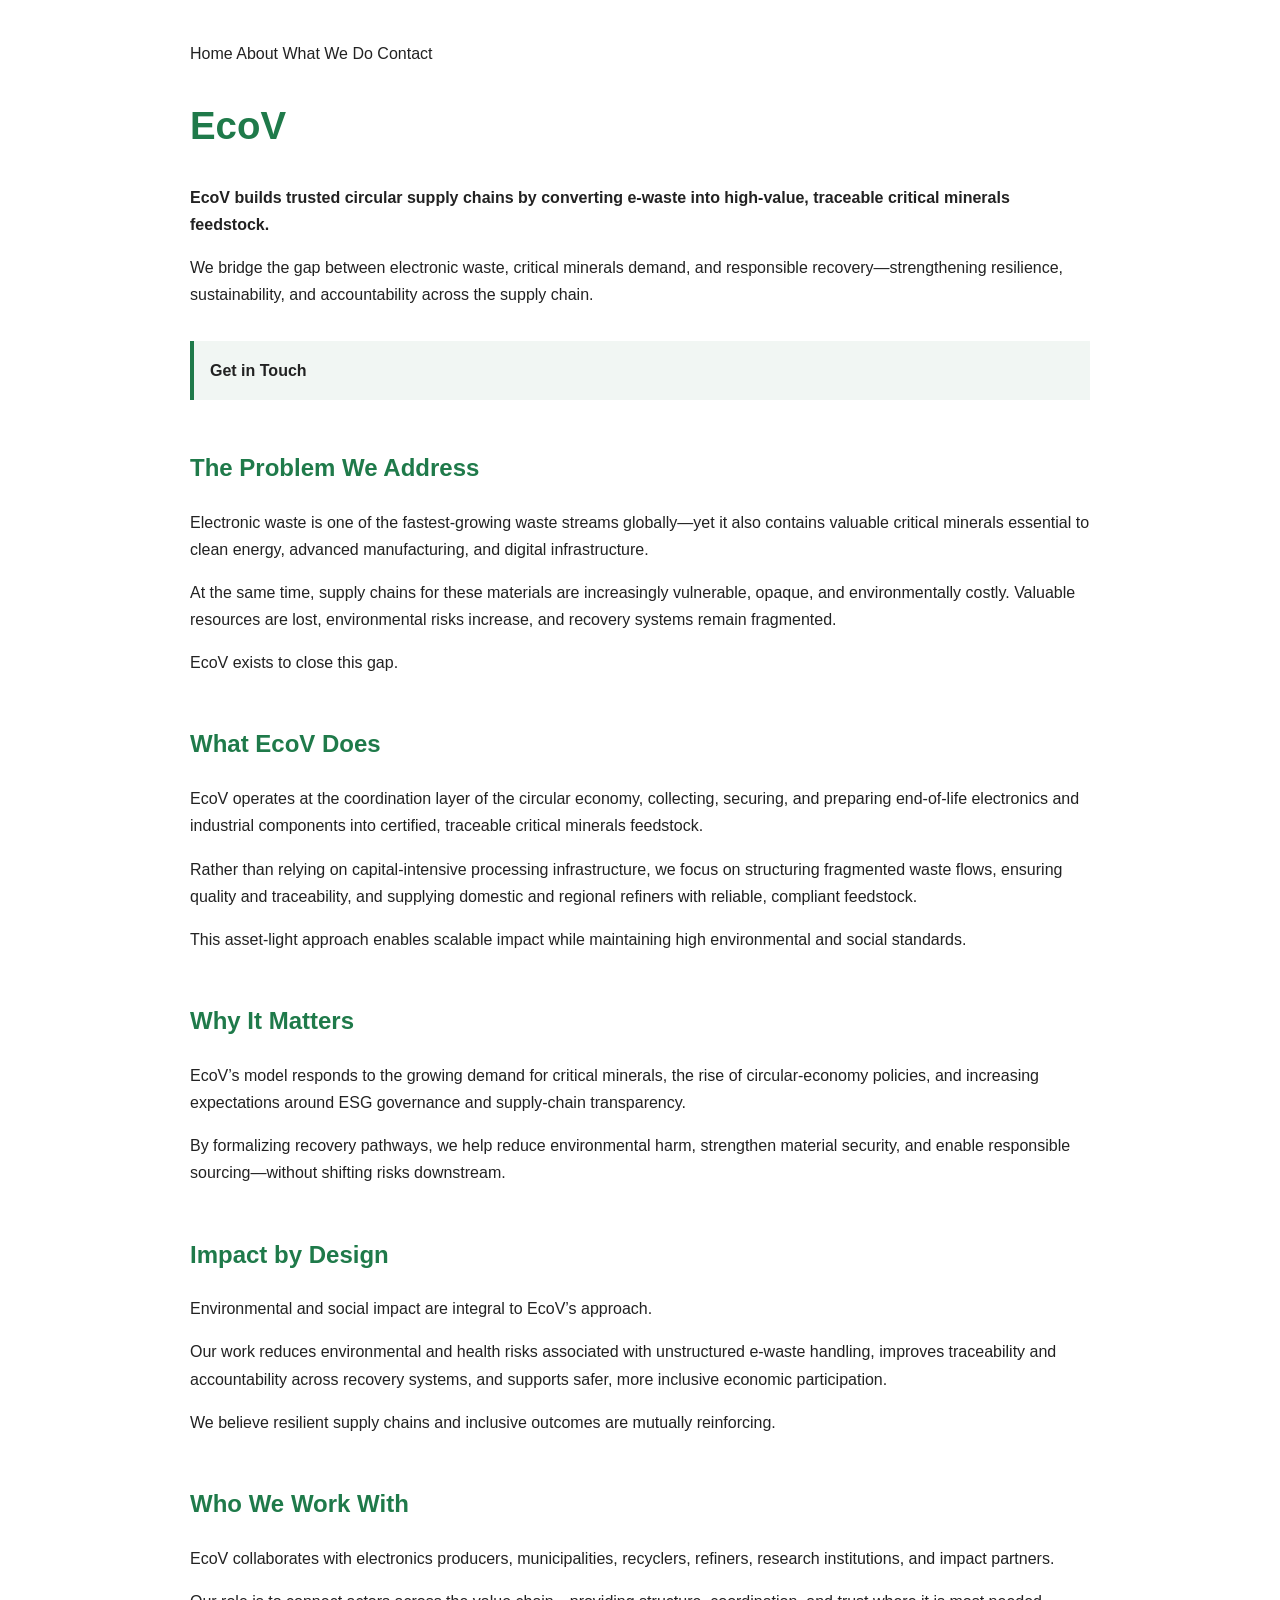
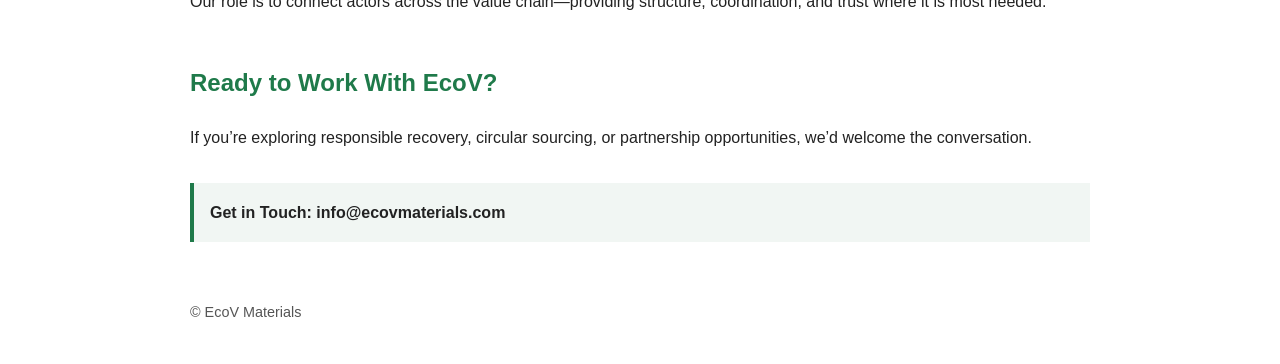
==== index.html @ 022d5e47 "Update navigation links in index.html" ====
<!doctype html>
<html lang="en">
<head>
  <meta charset="utf-8">
  <title>EcoV Materials</title>
  <meta name="viewport" content="width=device-width, initial-scale=1">
  <style>
    body {
      font-family: Arial, sans-serif;
      max-width: 900px;
      margin: 40px auto;
      line-height: 1.7;
      color: #222;
    }
    h1 {
      color: #1f7a4a;
      font-size: 2.4em;
    }
    h2 {
      margin-top: 2em;
      color: #1f7a4a;
    }
    p {
      margin: 1em 0;
    }
    .cta {
      margin: 2em 0;
      padding: 1em;
      background: #f1f6f3;
      border-left: 4px solid #1f7a4a;
      font-weight: bold;
    }
    footer {
      margin-top: 4em;
      font-size: 0.9em;
      color: #555;
    }
  </style>
</head>
<body>
<nav>
  Home
  About
  What We Do
  Contact
</nav>
<h1>EcoV</h1>

<p><strong>EcoV builds trusted circular supply chains by converting e‑waste into high‑value, traceable critical minerals feedstock.</strong></p>

<p>
We bridge the gap between electronic waste, critical minerals demand, and responsible recovery—strengthening resilience, sustainability, and accountability across the supply chain.
</p>

<p class="cta">Get in Touch</p>

<h2>The Problem We Address</h2>

<p>
Electronic waste is one of the fastest‑growing waste streams globally—yet it also contains valuable critical minerals essential to clean energy, advanced manufacturing, and digital infrastructure.
</p>

<p>
At the same time, supply chains for these materials are increasingly vulnerable, opaque, and environmentally costly. Valuable resources are lost, environmental risks increase, and recovery systems remain fragmented.
</p>

<p>EcoV exists to close this gap.</p>

<h2>What EcoV Does</h2>

<p>
EcoV operates at the coordination layer of the circular economy, collecting, securing, and preparing end‑of‑life electronics and industrial components into certified, traceable critical minerals feedstock.
</p>

<p>
Rather than relying on capital‑intensive processing infrastructure, we focus on structuring fragmented waste flows, ensuring quality and traceability, and supplying domestic and regional refiners with reliable, compliant feedstock.
</p>

<p>
This asset‑light approach enables scalable impact while maintaining high environmental and social standards.
</p>

<h2>Why It Matters</h2>

<p>
EcoV’s model responds to the growing demand for critical minerals, the rise of circular‑economy policies, and increasing expectations around ESG governance and supply‑chain transparency.
</p>

<p>
By formalizing recovery pathways, we help reduce environmental harm, strengthen material security, and enable responsible sourcing—without shifting risks downstream.
</p>

<h2>Impact by Design</h2>

<p>
Environmental and social impact are integral to EcoV’s approach.
</p>

<p>
Our work reduces environmental and health risks associated with unstructured e‑waste handling, improves traceability and accountability across recovery systems, and supports safer, more inclusive economic participation.
</p>

<p>
We believe resilient supply chains and inclusive outcomes are mutually reinforcing.
</p>

<h2>Who We Work With</h2>

<p>
EcoV collaborates with electronics producers, municipalities, recyclers, refiners, research institutions, and impact partners.
</p>

<p>
Our role is to connect actors across the value chain—providing structure, coordination, and trust where it is most needed.
</p>

<h2>Ready to Work With EcoV?</h2>

<p>
If you’re exploring responsible recovery, circular sourcing, or partnership opportunities, we’d welcome the conversation.
</p>

<p class="cta">Get in Touch: info@ecovmaterials.com</p>

<footer>
  © EcoV Materials
</footer>

</body>
</html>
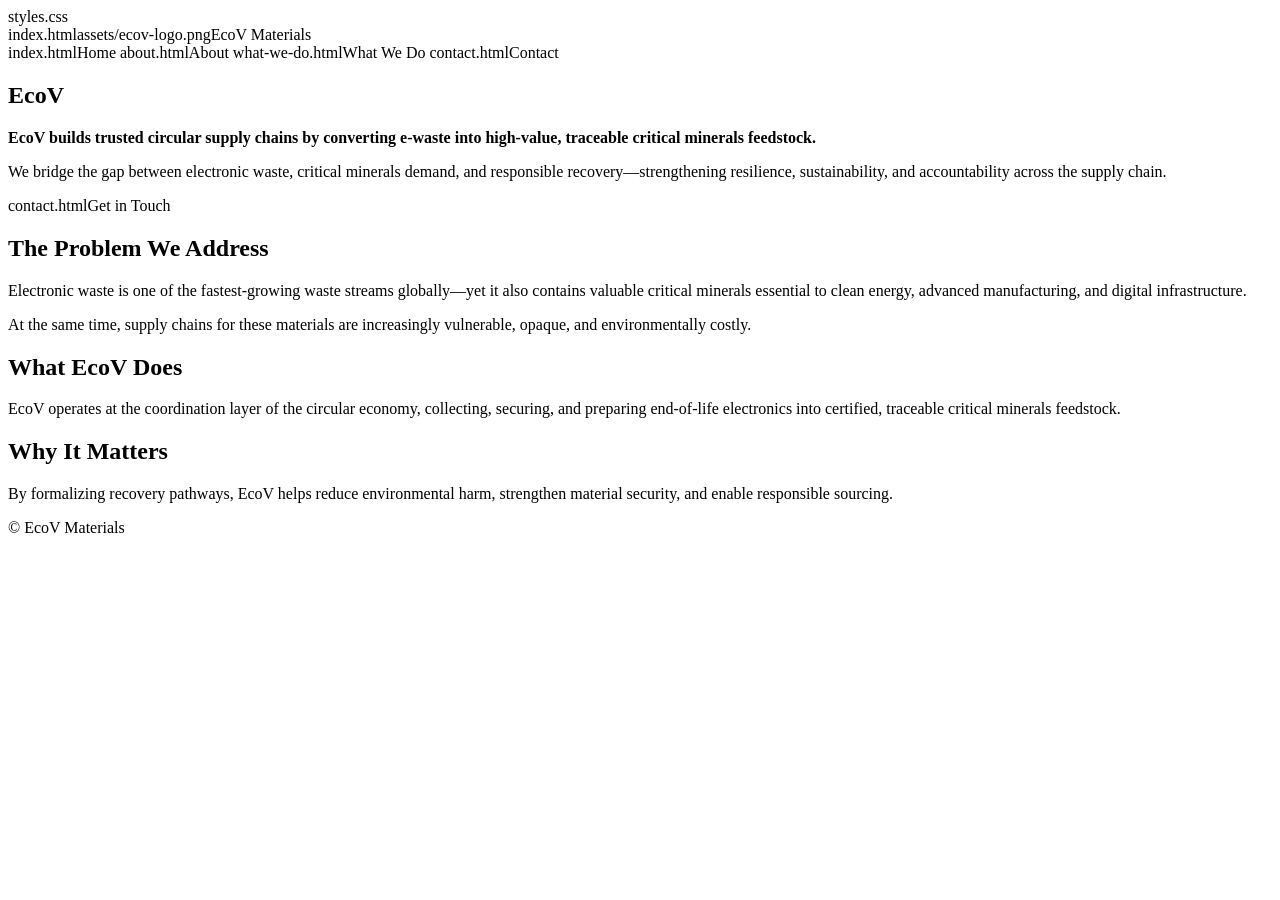
==== commit 280884fd: "Add files via upload" ====
--- a/index.html
+++ b/index.html
@@ -1,130 +1,49 @@
-<!doctype html>
-<html lang="en">
-<head>
-  <meta charset="utf-8">
-  <title>EcoV Materials</title>
-  <meta name="viewport" content="width=device-width, initial-scale=1">
-  <style>
-    body {
-      font-family: Arial, sans-serif;
-      max-width: 900px;
-      margin: 40px auto;
-      line-height: 1.7;
-      color: #222;
-    }
-    h1 {
-      color: #1f7a4a;
-      font-size: 2.4em;
-    }
-    h2 {
-      margin-top: 2em;
-      color: #1f7a4a;
-    }
-    p {
-      margin: 1em 0;
-    }
-    .cta {
-      margin: 2em 0;
-      padding: 1em;
-      background: #f1f6f3;
-      border-left: 4px solid #1f7a4a;
-      font-weight: bold;
-    }
-    footer {
-      margin-top: 4em;
-      font-size: 0.9em;
-      color: #555;
-    }
-  </style>
-</head>
-<body>
-<nav>
-  Home
-  About
-  What We Do
-  Contact
-</nav>
-<h1>EcoV</h1>
-
-<p><strong>EcoV builds trusted circular supply chains by converting e‑waste into high‑value, traceable critical minerals feedstock.</strong></p>
-
-<p>
-We bridge the gap between electronic waste, critical minerals demand, and responsible recovery—strengthening resilience, sustainability, and accountability across the supply chain.
-</p>
-
-<p class="cta">Get in Touch</p>
-
-<h2>The Problem We Address</h2>
-
-<p>
-Electronic waste is one of the fastest‑growing waste streams globally—yet it also contains valuable critical minerals essential to clean energy, advanced manufacturing, and digital infrastructure.
-</p>
-
-<p>
-At the same time, supply chains for these materials are increasingly vulnerable, opaque, and environmentally costly. Valuable resources are lost, environmental risks increase, and recovery systems remain fragmented.
-</p>
-
-<p>EcoV exists to close this gap.</p>
-
-<h2>What EcoV Does</h2>
-
-<p>
-EcoV operates at the coordination layer of the circular economy, collecting, securing, and preparing end‑of‑life electronics and industrial components into certified, traceable critical minerals feedstock.
-</p>
-
-<p>
-Rather than relying on capital‑intensive processing infrastructure, we focus on structuring fragmented waste flows, ensuring quality and traceability, and supplying domestic and regional refiners with reliable, compliant feedstock.
-</p>
-
-<p>
-This asset‑light approach enables scalable impact while maintaining high environmental and social standards.
-</p>
-
-<h2>Why It Matters</h2>
-
-<p>
-EcoV’s model responds to the growing demand for critical minerals, the rise of circular‑economy policies, and increasing expectations around ESG governance and supply‑chain transparency.
-</p>
-
-<p>
-By formalizing recovery pathways, we help reduce environmental harm, strengthen material security, and enable responsible sourcing—without shifting risks downstream.
-</p>
-
-<h2>Impact by Design</h2>
-
-<p>
-Environmental and social impact are integral to EcoV’s approach.
-</p>
-
-<p>
-Our work reduces environmental and health risks associated with unstructured e‑waste handling, improves traceability and accountability across recovery systems, and supports safer, more inclusive economic participation.
-</p>
-
-<p>
-We believe resilient supply chains and inclusive outcomes are mutually reinforcing.
-</p>
-
-<h2>Who We Work With</h2>
-
-<p>
-EcoV collaborates with electronics producers, municipalities, recyclers, refiners, research institutions, and impact partners.
-</p>
-
-<p>
-Our role is to connect actors across the value chain—providing structure, coordination, and trust where it is most needed.
-</p>
-
-<h2>Ready to Work With EcoV?</h2>
-
-<p>
-If you’re exploring responsible recovery, circular sourcing, or partnership opportunities, we’d welcome the conversation.
-</p>
-
-<p class="cta">Get in Touch: info@ecovmaterials.com</p>
-
-<footer>
-  © EcoV Materials
-</footer>
-
-</body>
-</html>
+<!-- index.html -->
+<!doctype html>
+<html lang="en">
+<head>
+  <meta charset="utf-8">
+  <title>EcoV Materials</title>
+  <meta name="viewport" content="width=device-width,initial-scale=1">
+  styles.css
+</head>
+<body>
+<header class="site-header">
+  <div class="header-inner">
+    index.htmlassets/ecov-logo.pngEcoV Materials</a>
+    <nav class="nav">
+      index.htmlHome</a>
+      about.htmlAbout</a>
+      what-we-do.htmlWhat We Do</a>
+      contact.htmlContact</a>
+    </nav>
+  </div>
+</header>
+
+<main class="container">
+  <section class="section">
+    <h1>EcoV</h1>
+    <p><strong>EcoV builds trusted circular supply chains by converting e‑waste into high‑value, traceable critical minerals feedstock.</strong></p>
+    <p>We bridge the gap between electronic waste, critical minerals demand, and responsible recovery—strengthening resilience, sustainability, and accountability across the supply chain.</p>
+    contact.htmlGet in Touch</a>
+  </section>
+
+  <section class="section">
+    <h2>The Problem We Address</h2>
+    <p>Electronic waste is one of the fastest‑growing waste streams globally—yet it also contains valuable critical minerals essential to clean energy, advanced manufacturing, and digital infrastructure.</p>
+    <p>At the same time, supply chains for these materials are increasingly vulnerable, opaque, and environmentally costly.</p>
+  </section>
+
+  <section class="section">
+    <h2>What EcoV Does</h2>
+    <p>EcoV operates at the coordination layer of the circular economy, collecting, securing, and preparing end‑of‑life electronics into certified, traceable critical minerals feedstock.</p>
+  </section>
+
+  <section class="section">
+    <h2>Why It Matters</h2>
+    <p>By formalizing recovery pathways, EcoV helps reduce environmental harm, strengthen material security, and enable responsible sourcing.</p>
+    <div class="footer">© EcoV Materials</div>
+  </section>
+</main>
+</body>
+</html>
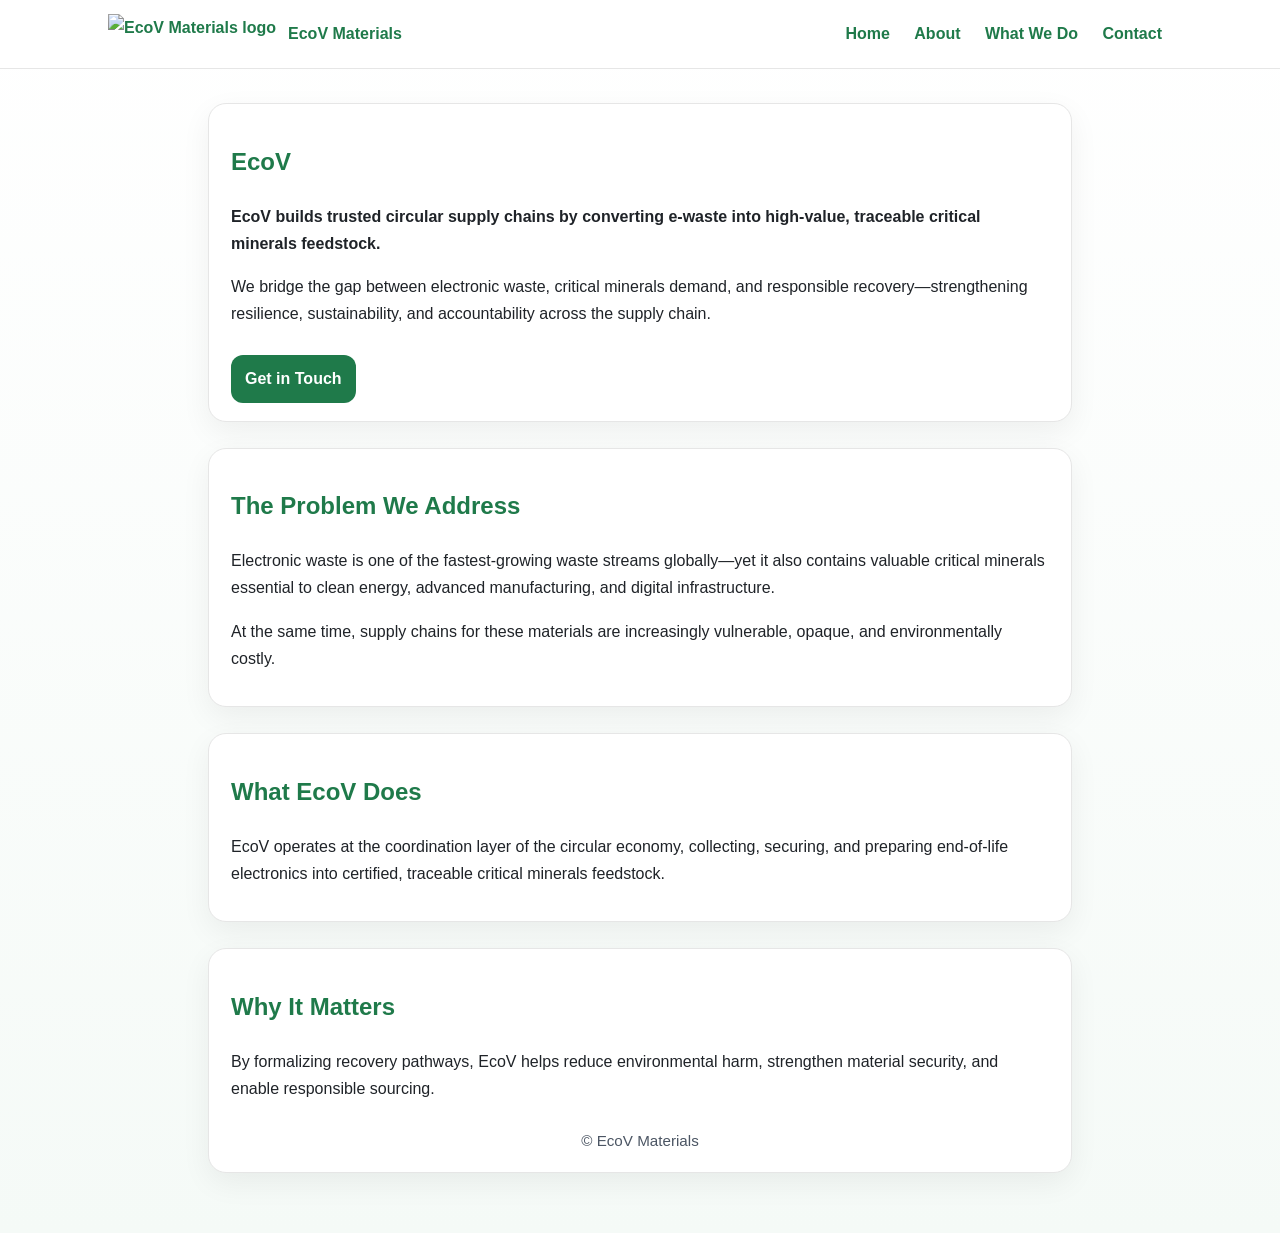
==== commit ec9079e2: "Add files via upload" ====
--- a/index.html
+++ b/index.html
@@ -5,17 +5,21 @@
   <meta charset="utf-8">
   <title>EcoV Materials</title>
   <meta name="viewport" content="width=device-width,initial-scale=1">
-  styles.css
+  <link rel="stylesheet" href="styles.css">
 </head>
 <body>
+
 <header class="site-header">
   <div class="header-inner">
-    index.htmlassets/ecov-logo.pngEcoV Materials</a>
+    <a class="brand" href="index.html">
+      <img src="assets/ecov-logo.png" alt="EcoV Materials logo">
+      <span>EcoV Materials</span>
+    </a>
     <nav class="nav">
-      index.htmlHome</a>
-      about.htmlAbout</a>
-      what-we-do.htmlWhat We Do</a>
-      contact.htmlContact</a>
+      <a href="index.html">Home</a>
+      <a href="about.html">About</a>
+      <a href="what-we-do.html">What We Do</a>
+      <a href="contact.html">Contact</a>
     </nav>
   </div>
 </header>
@@ -25,7 +29,7 @@
     <h1>EcoV</h1>
     <p><strong>EcoV builds trusted circular supply chains by converting e‑waste into high‑value, traceable critical minerals feedstock.</strong></p>
     <p>We bridge the gap between electronic waste, critical minerals demand, and responsible recovery—strengthening resilience, sustainability, and accountability across the supply chain.</p>
-    contact.htmlGet in Touch</a>
+    <a class="cta" href="contact.html">Get in Touch</a>
   </section>
 
   <section class="section">
@@ -45,5 +49,6 @@
     <div class="footer">© EcoV Materials</div>
   </section>
 </main>
+
 </body>
 </html>
--- a/styles.css
+++ b/styles.css
@@ -0,0 +1,98 @@
+/* styles.css */
+:root{
+  --brand:#1f7a4a;
+  --brand-dark:#145c38;
+  --bg-soft:#f5faf7;
+  --text:#1f2328;
+  --muted:#4b5563;
+  --border:#e6e6e6;
+  --shadow:0 10px 30px rgba(0,0,0,.06);
+}
+
+*{box-sizing:border-box}
+html,body{margin:0;padding:0}
+
+body{
+  font-family:Arial,sans-serif;
+  line-height:1.7;
+  color:var(--text);
+  background:linear-gradient(180deg,#fff 0%,var(--bg-soft) 100%);
+}
+
+a{color:var(--brand);text-decoration:none}
+a:hover{color:var(--brand-dark)}
+
+.site-header{
+  position:sticky;
+  top:0;
+  z-index:1000;
+  background:rgba(255,255,255,.95);
+  border-bottom:1px solid var(--border);
+}
+
+.header-inner{
+  max-width:1100px;
+  margin:0 auto;
+  padding:14px 18px;
+  display:flex;
+  align-items:center;
+  justify-content:space-between;
+  gap:16px;
+}
+
+.brand{
+  display:flex;
+  align-items:center;
+  gap:12px;
+  font-weight:800;
+  color:var(--brand);
+}
+
+.brand img{height:40px;width:auto;display:block}
+.brand span{display:inline-block}
+
+.nav a{
+  padding:8px 10px;
+  border-radius:10px;
+  font-weight:700;
+}
+
+.nav a:hover{background:rgba(31,122,74,.08)}
+
+.container{
+  max-width:900px;
+  margin:34px auto 60px;
+  padding:0 18px;
+}
+
+.section{
+  background:#fff;
+  border:1px solid var(--border);
+  border-radius:18px;
+  padding:18px 22px;
+  margin-top:26px;
+  box-shadow:var(--shadow);
+}
+
+.section h1,.section h2{color:var(--brand)}
+
+.list{padding-left:18px}
+
+.cta{
+  display:inline-block;
+  margin-top:12px;
+  padding:10px 14px;
+  border-radius:12px;
+  background:var(--brand);
+  color:#fff;
+  font-weight:800;
+}
+
+.cta:hover{background:var(--brand-dark)}
+
+.footer{
+  margin-top:26px;
+  text-align:center;
+  color:var(--muted);
+  font-size:.95rem;
+}
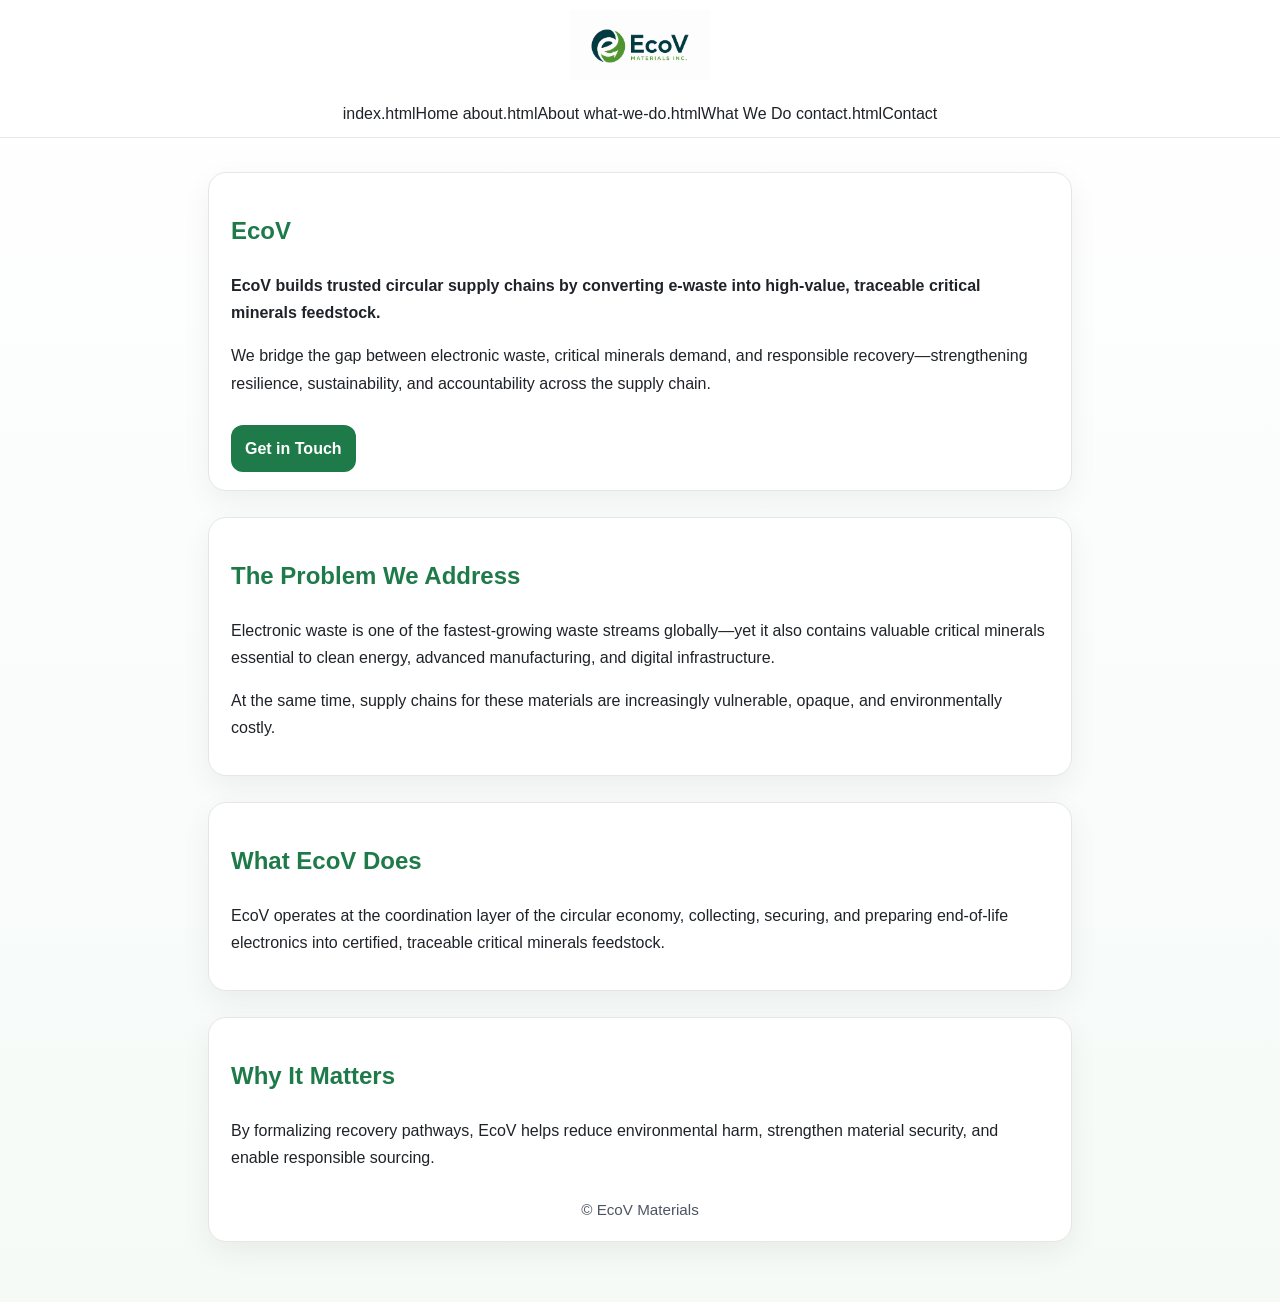
==== commit 11737e99: "Update index.html" ====
--- a/index.html
+++ b/index.html
@@ -10,18 +10,22 @@
 <body>
 
 <header class="site-header">
-  <div class="header-inner">
-    <a class="brand" href="index.html">
-      <img src="assets/ecov-logo.png" alt="EcoV Materials logo">
-      <span>EcoV Materials</span>
+
+  <!-- ✅ LOGO ROW -->
+  <div style="text-align: center; margin-top: 10px;">
+    <a href="index.html">
+      <img src="assets/ecov-logo.png" alt="EcoV Materials logo" style="height: 70px;">
     </a>
-    <nav class="nav">
-      <a href="index.html">Home</a>
-      <a href="about.html">About</a>
-      <a href="what-we-do.html">What We Do</a>
-      <a href="contact.html">Contact</a>
-    </nav>
   </div>
+
+  <!-- ✅ NAVIGATION ROW -->
+  <nav style="text-align: center; margin-top: 12px; margin-bottom: 10px;">
+    index.htmlHome</a>
+    about.htmlAbout</a>
+    what-we-do.htmlWhat We Do</a>
+    contact.htmlContact</a>
+  </nav>
+
 </header>
 
 <main class="container">
@@ -51,4 +55,4 @@
 </main>
 
 </body>
-</html>+</html>
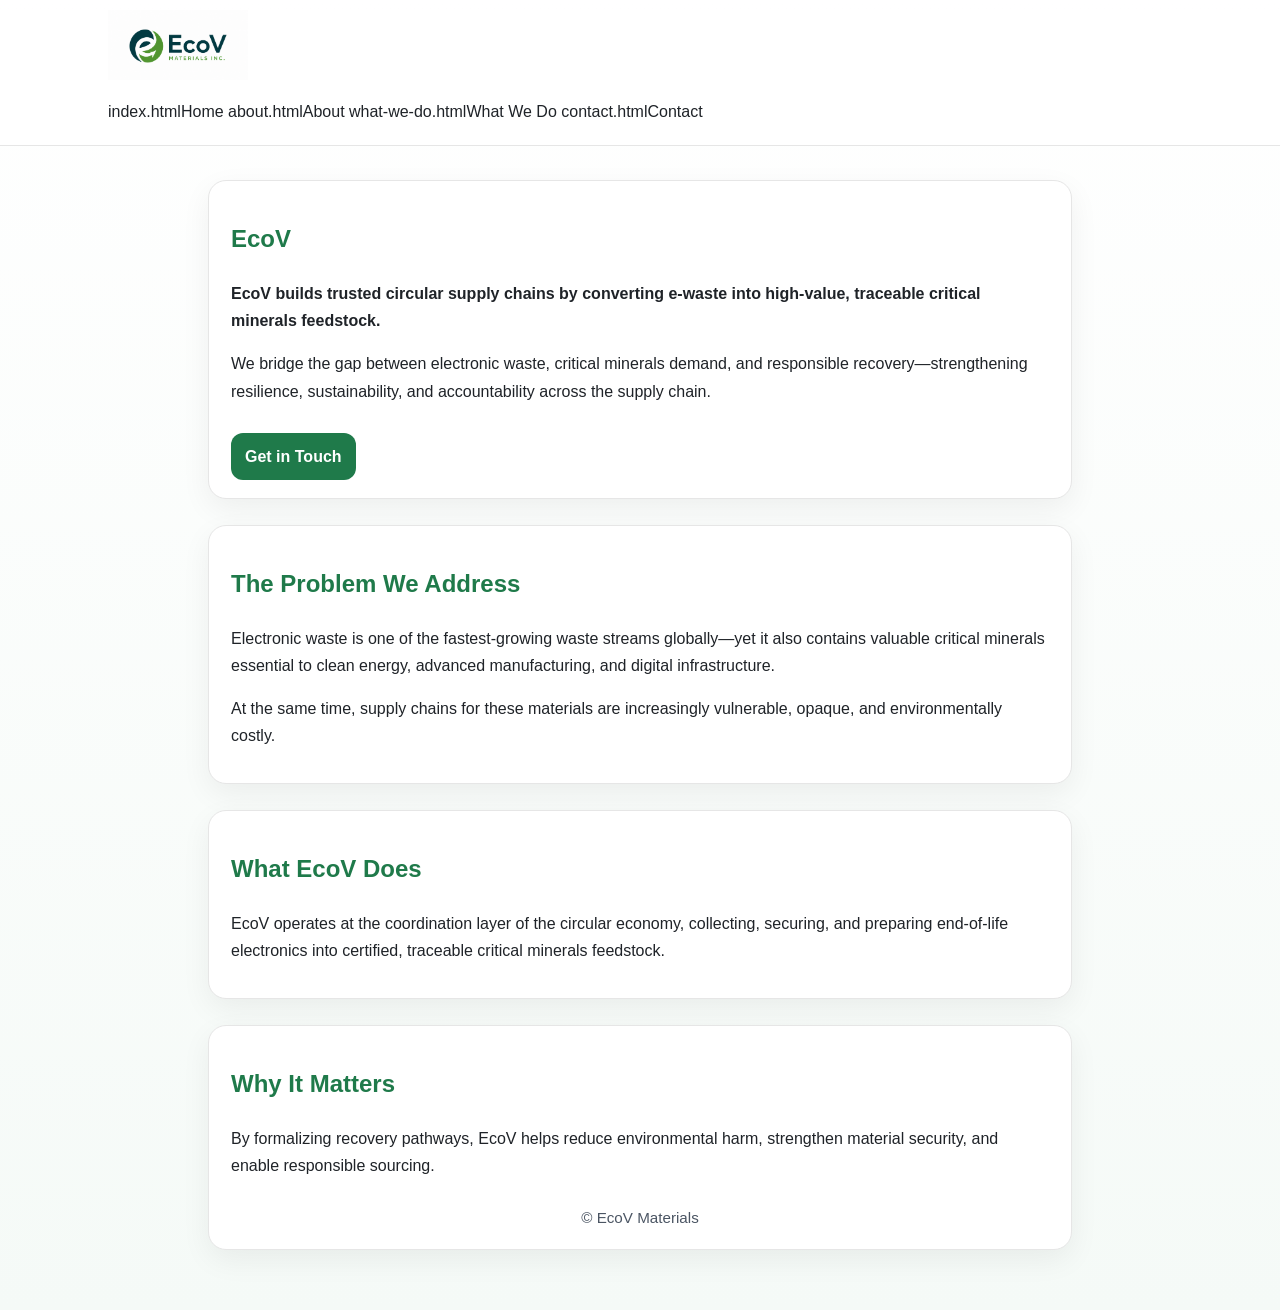
==== commit ab4d796d: "Refactor header and navigation structure in index.html Updated layout and styling of header and navi" ====
--- a/index.html
+++ b/index.html
@@ -11,15 +11,15 @@
 
 <header class="site-header">
 
-  <!-- ✅ LOGO ROW -->
-  <div style="text-align: center; margin-top: 10px;">
+  <!-- ✅ TOP ROW: LOGO (LEFT ALIGNED) -->
+  <div style="max-width: 1100px; margin: 10px auto 0; padding: 0 18px;">
     <a href="index.html">
-      <img src="assets/ecov-logo.png" alt="EcoV Materials logo" style="height: 70px;">
+      <img src="assets/ecov-logo.png" alt="EcoV Materials logo" style="height:70px;">
     </a>
   </div>
 
-  <!-- ✅ NAVIGATION ROW -->
-  <nav style="text-align: center; margin-top: 12px; margin-bottom: 10px;">
+  <!-- ✅ SECOND ROW: NAVIGATION -->
+  <nav style="max-width:1100px; margin: 10px auto 20px; padding: 0 18px;">
     index.htmlHome</a>
     about.htmlAbout</a>
     what-we-do.htmlWhat We Do</a>
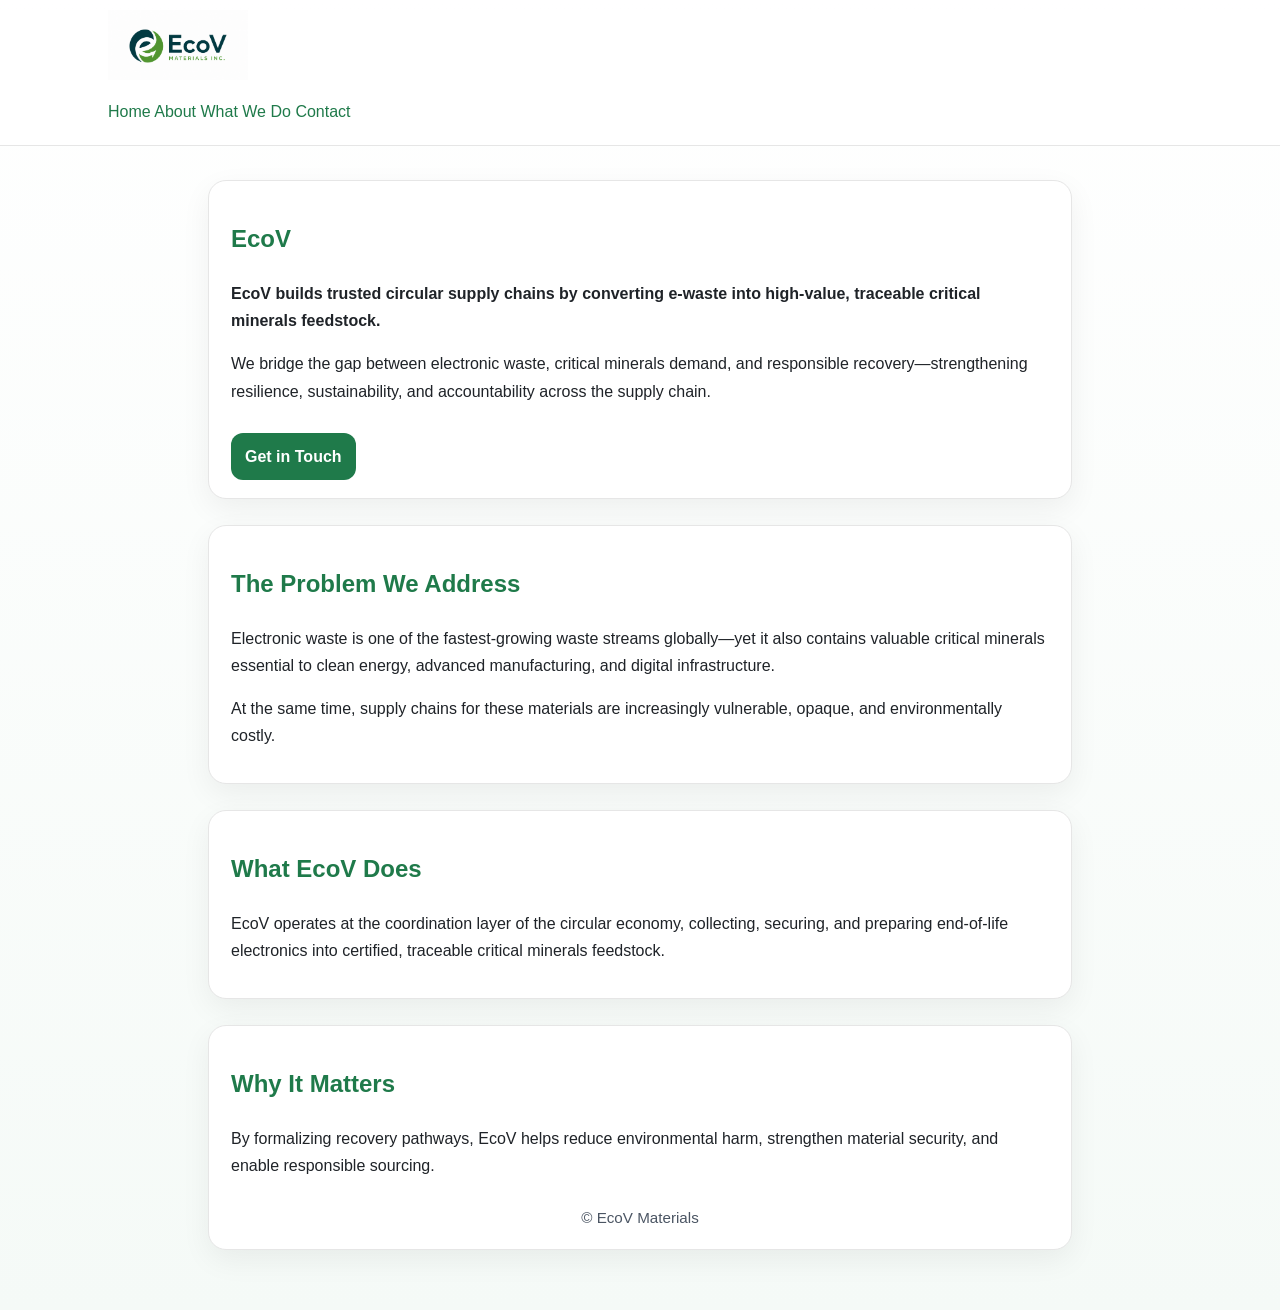
==== commit 1b920ecf: "Update index.html" ====
--- a/index.html
+++ b/index.html
@@ -11,19 +11,19 @@
 
 <header class="site-header">
 
-  <!-- ✅ TOP ROW: LOGO (LEFT ALIGNED) -->
-  <div style="max-width: 1100px; margin: 10px auto 0; padding: 0 18px;">
+  <!-- ✅ LOGO -->
+  <div style="max-width:1100px; margin: 10px auto 0; padding: 0 18px;">
     <a href="index.html">
       <img src="assets/ecov-logo.png" alt="EcoV Materials logo" style="height:70px;">
     </a>
   </div>
 
-  <!-- ✅ SECOND ROW: NAVIGATION -->
+  <!-- ✅ NAVIGATION -->
   <nav style="max-width:1100px; margin: 10px auto 20px; padding: 0 18px;">
-    index.htmlHome</a>
-    about.htmlAbout</a>
-    what-we-do.htmlWhat We Do</a>
-    contact.htmlContact</a>
+    <a href="index.html">Home</a>
+    <a href="about.html">About</a>
+    <a href="what-we-do.html">What We Do</a>
+    <a href="contact.html">Contact</a>
   </nav>
 
 </header>
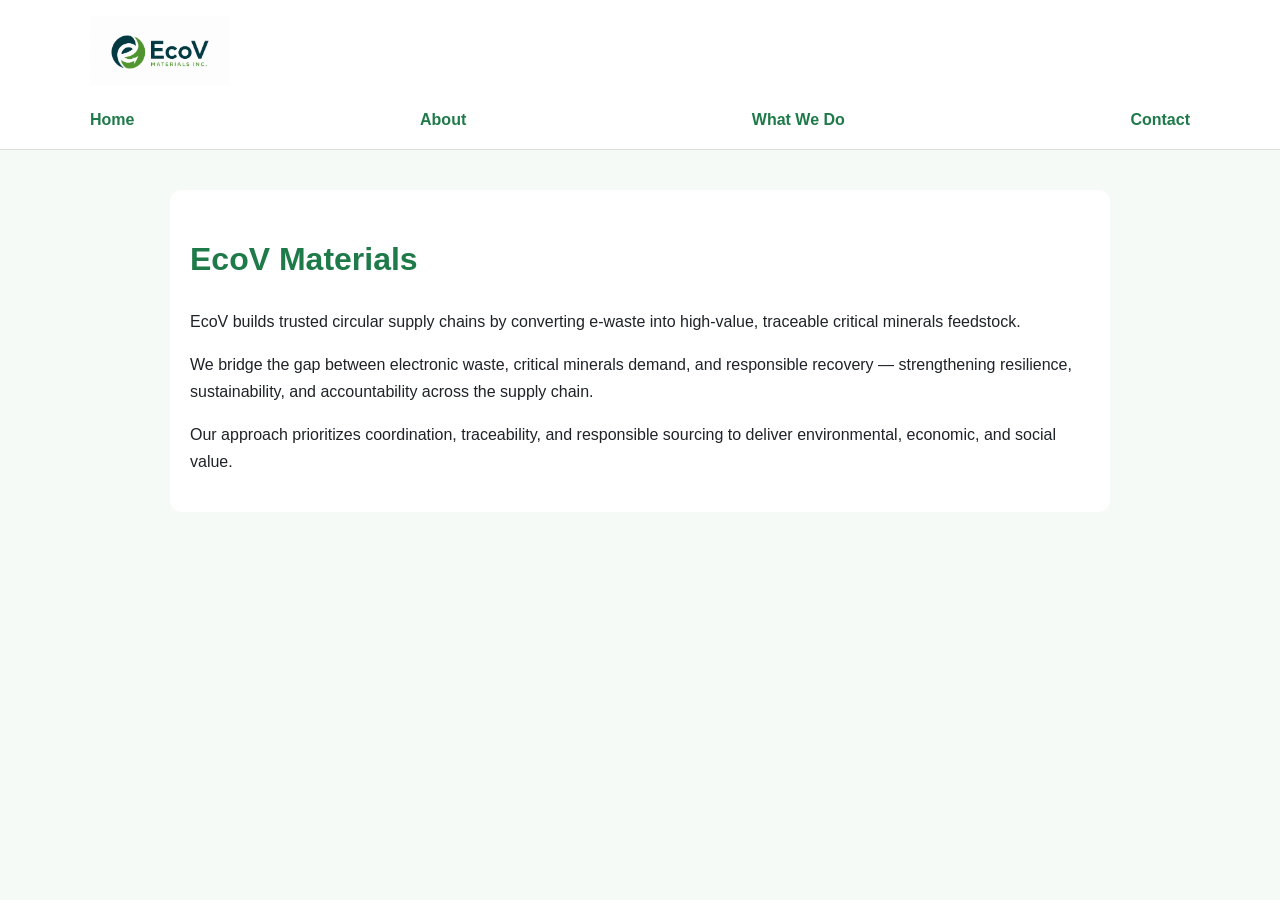
==== commit 9e7aea58: "Add files via upload" ====
--- a/index.html
+++ b/index.html
@@ -1,58 +1,129 @@
-<!-- index.html -->
 <!doctype html>
 <html lang="en">
 <head>
   <meta charset="utf-8">
   <title>EcoV Materials</title>
-  <meta name="viewport" content="width=device-width,initial-scale=1">
-  <link rel="stylesheet" href="styles.css">
+  <meta name="viewport" content="width=device-width, initial-scale=1">
+
+  <style>
+    body {
+      font-family: Arial, sans-serif;
+      margin: 0;
+      line-height: 1.7;
+      color: #1f2328;
+      background: #f5faf7;
+    }
+
+    /* ✅ HEADER */
+    .site-header {
+      background: #ffffff;
+      border-bottom: 1px solid #ddd;
+    }
+
+    .header-inner {
+      max-width: 1100px;
+      margin: 0 auto;
+      padding: 16px 18px;
+    }
+
+    /* ✅ LOGO */
+    .logo {
+      display: block;
+      margin-bottom: 12px;
+    }
+
+    .logo img {
+      height: 70px;
+    }
+
+    /* ✅ NAVIGATION (FIXED SPACING) */
+    .nav {
+      display: flex;
+      justify-content: space-between; /* ✅ spreads links */
+      align-items: center;
+      flex-wrap: wrap;
+    }
+
+    .nav a {
+      text-decoration: none;
+      color: #1f7a4a;
+      font-weight: bold;
+    }
+
+    .nav a:hover {
+      text-decoration: underline;
+    }
+
+    /* ✅ CONTENT */
+    .container {
+      max-width: 900px;
+      margin: 40px auto;
+      padding: 0 18px;
+      background: white;
+      border-radius: 12px;
+      padding: 20px;
+    }
+
+    h1 {
+      color: #1f7a4a;
+    }
+
+    /* ✅ MOBILE */
+    @media (max-width: 600px) {
+      .nav {
+        flex-direction: column;
+        gap: 10px;
+        align-items: flex-start;
+      }
+
+      .logo img {
+        height: 60px;
+      }
+    }
+  </style>
 </head>
+
 <body>
 
 <header class="site-header">
+  <div class="header-inner">
 
-  <!-- ✅ LOGO -->
-  <div style="max-width:1100px; margin: 10px auto 0; padding: 0 18px;">
-    <a href="index.html">
-      <img src="assets/ecov-logo.png" alt="EcoV Materials logo" style="height:70px;">
+    <!-- ✅ LOGO (TOP LEFT) -->
+    <a href="index.html" class="logo">
+      <img src="assets/ecov-logo.png" alt="EcoV Materials logo">
     </a>
+
+    <!-- ✅ NAVIGATION -->
+    <nav class="nav">
+      <a href="index.html">Home</a>
+      <a href="about.html">About</a>
+      <a href="what-we-do.html">What We Do</a>
+      <a href="contact.html">Contact</a>
+    </nav>
+
   </div>
-
-  <!-- ✅ NAVIGATION -->
-  <nav style="max-width:1100px; margin: 10px auto 20px; padding: 0 18px;">
-    <a href="index.html">Home</a>
-    <a href="about.html">About</a>
-    <a href="what-we-do.html">What We Do</a>
-    <a href="contact.html">Contact</a>
-  </nav>
-
 </header>
 
-<main class="container">
-  <section class="section">
-    <h1>EcoV</h1>
-    <p><strong>EcoV builds trusted circular supply chains by converting e‑waste into high‑value, traceable critical minerals feedstock.</strong></p>
-    <p>We bridge the gap between electronic waste, critical minerals demand, and responsible recovery—strengthening resilience, sustainability, and accountability across the supply chain.</p>
-    <a class="cta" href="contact.html">Get in Touch</a>
-  </section>
+<div class="container">
 
-  <section class="section">
-    <h2>The Problem We Address</h2>
-    <p>Electronic waste is one of the fastest‑growing waste streams globally—yet it also contains valuable critical minerals essential to clean energy, advanced manufacturing, and digital infrastructure.</p>
-    <p>At the same time, supply chains for these materials are increasingly vulnerable, opaque, and environmentally costly.</p>
-  </section>
+  <h1>EcoV Materials</h1>
 
-  <section class="section">
-    <h2>What EcoV Does</h2>
-    <p>EcoV operates at the coordination layer of the circular economy, collecting, securing, and preparing end‑of‑life electronics into certified, traceable critical minerals feedstock.</p>
-  </section>
+  <p>
+    EcoV builds trusted circular supply chains by converting e‑waste into high‑value, 
+    traceable critical minerals feedstock.
+  </p>
 
-  <section class="section">
-    <h2>Why It Matters</h2>
-    <p>By formalizing recovery pathways, EcoV helps reduce environmental harm, strengthen material security, and enable responsible sourcing.</p>
-    <div class="footer">© EcoV Materials</div>
-  </section>
-</main>
+  <p>
+    We bridge the gap between electronic waste, critical minerals demand, and responsible recovery 
+    — strengthening resilience, sustainability, and accountability across the supply chain.
+  </p>
+
+  <p>
+    Our approach prioritizes coordination, traceability, and responsible sourcing to deliver 
+    environmental, economic, and social value.
+  </p>
+
+</div>
 
 </body>
-</html>
+</html>
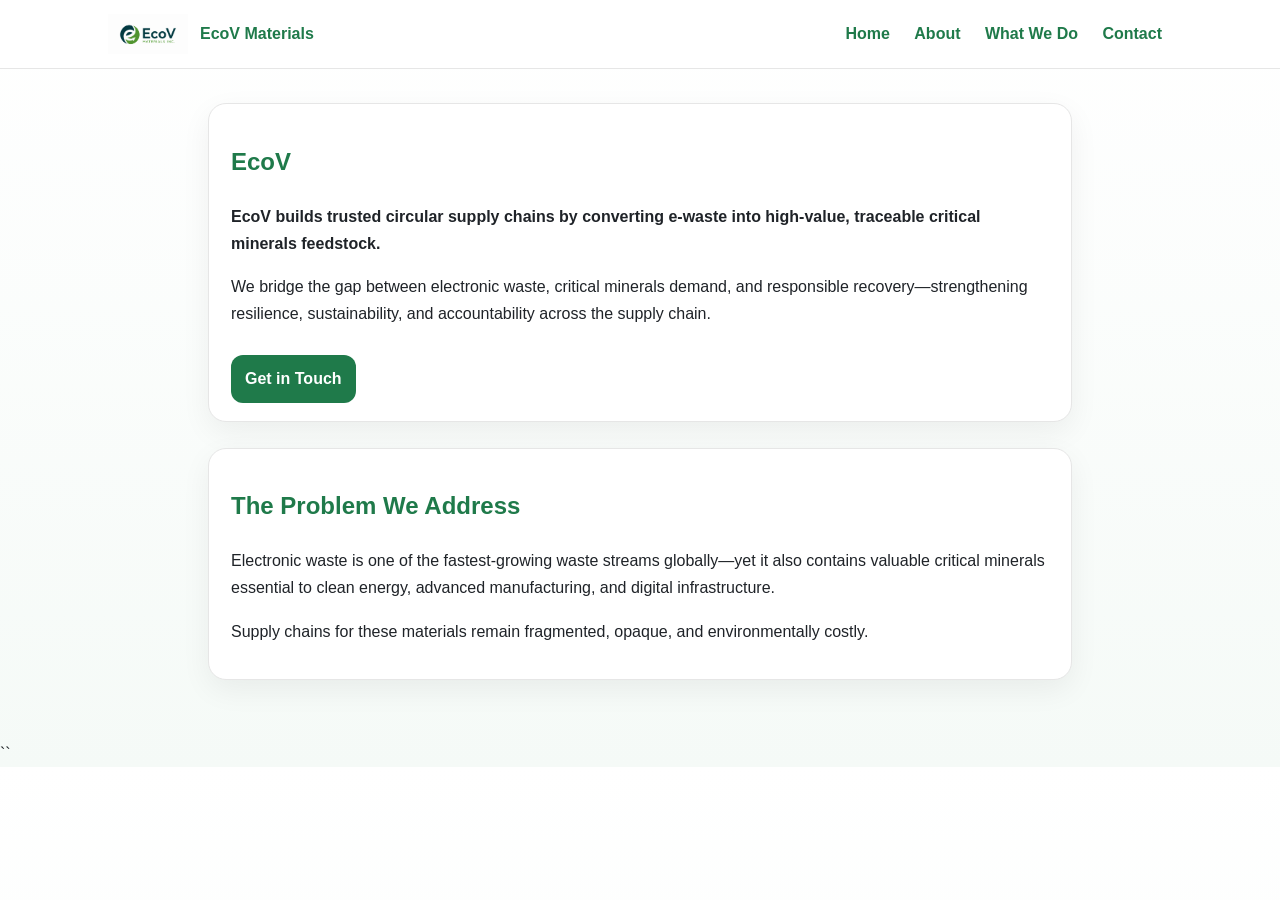
==== commit d0169806: "Add files via upload" ====
--- a/index.html
+++ b/index.html
@@ -5,82 +5,8 @@
   <title>EcoV Materials</title>
   <meta name="viewport" content="width=device-width, initial-scale=1">
 
-  <style>
-    body {
-      font-family: Arial, sans-serif;
-      margin: 0;
-      line-height: 1.7;
-      color: #1f2328;
-      background: #f5faf7;
-    }
-
-    /* ✅ HEADER */
-    .site-header {
-      background: #ffffff;
-      border-bottom: 1px solid #ddd;
-    }
-
-    .header-inner {
-      max-width: 1100px;
-      margin: 0 auto;
-      padding: 16px 18px;
-    }
-
-    /* ✅ LOGO */
-    .logo {
-      display: block;
-      margin-bottom: 12px;
-    }
-
-    .logo img {
-      height: 70px;
-    }
-
-    /* ✅ NAVIGATION (FIXED SPACING) */
-    .nav {
-      display: flex;
-      justify-content: space-between; /* ✅ spreads links */
-      align-items: center;
-      flex-wrap: wrap;
-    }
-
-    .nav a {
-      text-decoration: none;
-      color: #1f7a4a;
-      font-weight: bold;
-    }
-
-    .nav a:hover {
-      text-decoration: underline;
-    }
-
-    /* ✅ CONTENT */
-    .container {
-      max-width: 900px;
-      margin: 40px auto;
-      padding: 0 18px;
-      background: white;
-      border-radius: 12px;
-      padding: 20px;
-    }
-
-    h1 {
-      color: #1f7a4a;
-    }
-
-    /* ✅ MOBILE */
-    @media (max-width: 600px) {
-      .nav {
-        flex-direction: column;
-        gap: 10px;
-        align-items: flex-start;
-      }
-
-      .logo img {
-        height: 60px;
-      }
-    }
-  </style>
+  <!-- ✅ IMPORTANT: use shared styles -->
+  <link rel="stylesheet" href="styles.css">
 </head>
 
 <body>
@@ -88,12 +14,13 @@
 <header class="site-header">
   <div class="header-inner">
 
-    <!-- ✅ LOGO (TOP LEFT) -->
-    <a href="index.html" class="logo">
+    <!-- ✅ LOGO -->
+    <a class="brand" href="index.html">
       <img src="assets/ecov-logo.png" alt="EcoV Materials logo">
+      <span>EcoV Materials</span>
     </a>
 
-    <!-- ✅ NAVIGATION -->
+    <!-- ✅ NAV -->
     <nav class="nav">
       <a href="index.html">Home</a>
       <a href="about.html">About</a>
@@ -104,26 +31,23 @@
   </div>
 </header>
 
-<div class="container">
+<main class="container">
 
-  <h1>EcoV Materials</h1>
+  <section class="section">
+    <h1>EcoV</h1>
+    <p><strong>EcoV builds trusted circular supply chains by converting e‑waste into high‑value, traceable critical minerals feedstock.</strong></p>
+    <p>We bridge the gap between electronic waste, critical minerals demand, and responsible recovery—strengthening resilience, sustainability, and accountability across the supply chain.</p>
+    <a href="contact.html" class="cta">Get in Touch</a>
+  </section>
 
-  <p>
-    EcoV builds trusted circular supply chains by converting e‑waste into high‑value, 
-    traceable critical minerals feedstock.
-  </p>
+  <section class="section">
+    <h2>The Problem We Address</h2>
+    <p>Electronic waste is one of the fastest‑growing waste streams globally—yet it also contains valuable critical minerals essential to clean energy, advanced manufacturing, and digital infrastructure.</p>
+    <p>Supply chains for these materials remain fragmented, opaque, and environmentally costly.</p>
+  </section>
 
-  <p>
-    We bridge the gap between electronic waste, critical minerals demand, and responsible recovery 
-    — strengthening resilience, sustainability, and accountability across the supply chain.
-  </p>
-
-  <p>
-    Our approach prioritizes coordination, traceability, and responsible sourcing to deliver 
-    environmental, economic, and social value.
-  </p>
-
-</div>
+</main>
 
 </body>
-</html>+</html>
+``
--- a/styles.css
+++ b/styles.css
@@ -0,0 +1,98 @@
+/* styles.css */
+:root{
+  --brand:#1f7a4a;
+  --brand-dark:#145c38;
+  --bg-soft:#f5faf7;
+  --text:#1f2328;
+  --muted:#4b5563;
+  --border:#e6e6e6;
+  --shadow:0 10px 30px rgba(0,0,0,.06);
+}
+
+*{box-sizing:border-box}
+html,body{margin:0;padding:0}
+
+body{
+  font-family:Arial,sans-serif;
+  line-height:1.7;
+  color:var(--text);
+  background:linear-gradient(180deg,#fff 0%,var(--bg-soft) 100%);
+}
+
+a{color:var(--brand);text-decoration:none}
+a:hover{color:var(--brand-dark)}
+
+.site-header{
+  position:sticky;
+  top:0;
+  z-index:1000;
+  background:rgba(255,255,255,.95);
+  border-bottom:1px solid var(--border);
+}
+
+.header-inner{
+  max-width:1100px;
+  margin:0 auto;
+  padding:14px 18px;
+  display:flex;
+  align-items:center;
+  justify-content:space-between;
+  gap:16px;
+}
+
+.brand{
+  display:flex;
+  align-items:center;
+  gap:12px;
+  font-weight:800;
+  color:var(--brand);
+}
+
+.brand img{height:40px;width:auto;display:block}
+.brand span{display:inline-block}
+
+.nav a{
+  padding:8px 10px;
+  border-radius:10px;
+  font-weight:700;
+}
+
+.nav a:hover{background:rgba(31,122,74,.08)}
+
+.container{
+  max-width:900px;
+  margin:34px auto 60px;
+  padding:0 18px;
+}
+
+.section{
+  background:#fff;
+  border:1px solid var(--border);
+  border-radius:18px;
+  padding:18px 22px;
+  margin-top:26px;
+  box-shadow:var(--shadow);
+}
+
+.section h1,.section h2{color:var(--brand)}
+
+.list{padding-left:18px}
+
+.cta{
+  display:inline-block;
+  margin-top:12px;
+  padding:10px 14px;
+  border-radius:12px;
+  background:var(--brand);
+  color:#fff;
+  font-weight:800;
+}
+
+.cta:hover{background:var(--brand-dark)}
+
+.footer{
+  margin-top:26px;
+  text-align:center;
+  color:var(--muted);
+  font-size:.95rem;
+}
